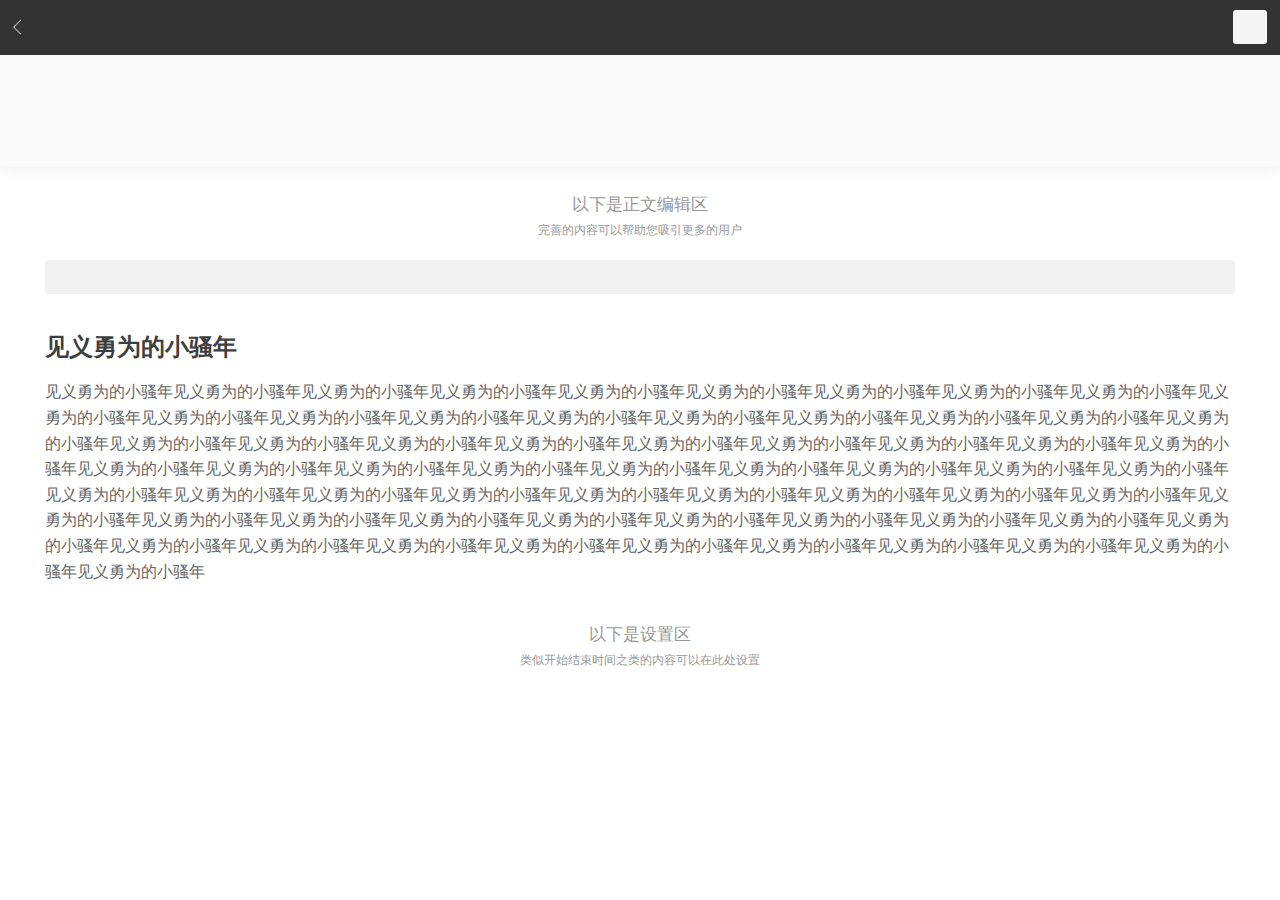
==== editer/activity/index.html @ 7e7cef73 "Start" ====
<!DOCTYPE html>
<html>
<head>
    <meta charset="UTF-8">
    <title>外媒报道《守望先锋》收录中国见义勇为大学生：缅怀英雄</title>
    <meta name="viewport" content="width=device-width,initial-scale=1,user-scalable=0">
    <link rel="stylesheet" href="../../userPage/css/tabsBasic.css">
    <link rel="stylesheet" href="../../userPage/css/index.css">
    <link rel="stylesheet" href="css/activity.css">
    <link rel="stylesheet" href="../../userPage/css/functionModule.css">
    <link rel="stylesheet" href="../../userPage/css/pageModule.css">
</head>
<body>
<div class="head">
    <div class="img"></div>
    <div class="leftBtn"></div>
</div>
<div class="viewPage" style="display: none">
    <!--<div class="infoBox"></div>-->
</div>
<div class="editPage">
    <div class="artlist" id="ul1">
    </div>
    <div class="mainBody">
        <div class="explanationZone">
            <p class="title">以下是正文编辑区</p>
            <p class="note">完善的内容可以帮助您吸引更多的用户</p>
        </div>
        <div class="toolBox toolBoxInline">
            <div class="toolBar"></div>
        </div>
        <div class="toolBox toolBoxFixed">
            <div class="toolBar"></div>
        </div>
        <div class="mainBodyEditZone" id="editZone1" placeholder="恭喜您，删除了所有的东西，请告诉我们您是怎么做到的">
            <p class="textBig">见义勇为的小骚年</p>
            <p>见义勇为的小骚年见义勇为的小骚年见义勇为的小骚年见义勇为的小骚年见义勇为的小骚年见义勇为的小骚年见义勇为的小骚年见义勇为的小骚年见义勇为的小骚年见义勇为的小骚年见义勇为的小骚年见义勇为的小骚年见义勇为的小骚年见义勇为的小骚年见义勇为的小骚年见义勇为的小骚年见义勇为的小骚年见义勇为的小骚年见义勇为的小骚年见义勇为的小骚年见义勇为的小骚年见义勇为的小骚年见义勇为的小骚年见义勇为的小骚年见义勇为的小骚年见义勇为的小骚年见义勇为的小骚年见义勇为的小骚年见义勇为的小骚年见义勇为的小骚年见义勇为的小骚年见义勇为的小骚年见义勇为的小骚年见义勇为的小骚年见义勇为的小骚年见义勇为的小骚年见义勇为的小骚年见义勇为的小骚年见义勇为的小骚年见义勇为的小骚年见义勇为的小骚年见义勇为的小骚年见义勇为的小骚年见义勇为的小骚年见义勇为的小骚年见义勇为的小骚年见义勇为的小骚年见义勇为的小骚年见义勇为的小骚年见义勇为的小骚年见义勇为的小骚年见义勇为的小骚年见义勇为的小骚年见义勇为的小骚年见义勇为的小骚年见义勇为的小骚年见义勇为的小骚年见义勇为的小骚年见义勇为的小骚年见义勇为的小骚年见义勇为的小骚年见义勇为的小骚年见义勇为的小骚年见义勇为的小骚年见义勇为的小骚年见义勇为的小骚年</p>

        </div>
        <div class="addBarBottom" style="display: none"></div>
    </div>
    <div class="explanationZone">
        <p class="title">以下是设置区</p>
        <p class="note">类似开始结束时间之类的内容可以在此处设置</p>
    </div>
    <div class="infoBox"></div>
    <div style="position: absolute;width: 50%;right: 0;bottom: 0;height: 200px;overflow-y: scroll;overflow-x: hidden"
         id="logBox"></div>
</div>


<script src="../../webapp/js/tools/jquery-3.0.0.js"></script>
<script src="../../userPage/js/functionModule.js"></script>
<script src="../../userPage/js/pageModule.js"></script>
<script src="../../userPage/js/tabsBasic.js"></script>
<script src="js/activity.js"></script>

</body>
</html>
---- userPage/css/tabsBasic.css ----
body, p, button {
    border: 0;
    margin: 0;
    padding: 0;
    font-family: Helvetica Neue, Helvetica, Arial, Microsoft YaHei, sans-serif;
    text-rendering: optimizeLegibility
}

.head {
    position: absolute;
    top: 0;
    width: 100%;
    height: 55px;
    background-color: #333333;
    color: #333333;
    z-index: 1000;
}

.head .img {
    position: absolute;
    right: 0;
    margin: 10px 13px;
    width: 34px;
    height: 34px;
    border-radius: 3px;
    background-color: whitesmoke;
}

.head .leftBtn {
    position: absolute;
    left: 0;
    margin: 10px 13px;
    width: 34px;
    height: 34px;
    background-image: url("tabBasicImg/left.png");
    background-size: cover;
}

.head .switchBox {
    margin: auto;
    height: 34px;
    max-width: 50%;
    color: inherit;
    background-color: inherit;
}

.head .switchBox .switchBar {
    position: relative;
    margin: auto;
    height: 27px;
    width: 110px;
    margin-top: 13px;
    color: inherit;
    background-color: inherit;
}

.head .switchBox .switchBtnShadow {
    position: absolute;
    width: 106px;
    height: 30px;
    border-radius: 20px;
    background-color: rgba(0, 0, 0, 0);
    border-style: solid;
    border: 2px solid rgba(0, 0, 0, 0.8);
    /*border: 2px solid rgba(255, 255, 255, 0.5);*/
}

.head .switchBox .switchBtnLine {
    position: absolute;
    width: 2px;
    height: 25px;
    background-color: rgba(255, 255, 255, 1);
    left: 54px;
    top: 1px;
    z-index: 10;
}

.head .switchBox .switchBar button {
    height: 27px;
    width: 55px;
    background-color: inherit;
    color: white;
    font-size: 13px;
    border-color: white;
    border: 1px;
    border-style: solid;
    line-height: 27px;
    /*margin-left: -1px;*/
}

.head .switchBox .switchBar .left {
    border-radius: 3px 0 0 3px;
    padding-left: 3px;
    /*transform: skew(0deg, 3deg);*/
    /*transform-origin: 55px 0;*/

}

.head .switchBox .switchBar .center {
}

.head .switchBox .switchBar .right {
    border-radius: 0 3px 3px 0;
    padding-right: 3px;
    /*transform: skew(0deg, -3deg);*/
    /*transform-origin: 0;*/
    top: -2px;
}

.head .switchBox .switchBar .sel {
    background-color: white;
    color: inherit;
    /*height: 27px;*/
    /*transform: skew(0deg, 0deg);*/
    border: 1;
    border-color: white;
}
---- userPage/css/index.css ----
body, p, button {
    border: 0;
    margin: 0;
    padding: 0;
    font-family: Helvetica Neue, Helvetica, Arial, Microsoft YaHei, sans-serif;
    text-rendering: optimizeLegibility
}

.viewPage .artTitle {
    position: relative;
    width: 93%;
    min-height: 97px;
    left: 3.5%;
}

.artTitle .userImg {
    position: absolute;
    width: 55px;
    height: 55px;
    margin: 21px 13px;
    margin-left: 0;
    background-size: cover;
    background-color: #666666;
    border-radius: 3px;
}

.artTitle .title {
    position: absolute;
    left: 68px;
    right: 0;
    font-size: 18px;
    top: 21px;
    line-height: 20px;
}

.artTitle .title2 {
    position: absolute;
    left: 68px;
    right: 0;
    font-size: 12px;
    bottom: 22px;
    color: #999999;
}

.editPage {
    margin-top: 55px;
    overflow: hidden;
    width: 100%;
    position: absolute;
}

.editPage .artlist {
    width: 100%;
    height: 112px;
    background-color: #FAFAFA;
    box-shadow: 0 1px 15px rgba(0, 0, 0, 0.08);
}
---- editer/activity/css/activity.css ----
.viewPage{
    position: relative;
    top: 55px;
}
---- userPage/css/functionModule.css ----
body, p, button {
    border: 0;
    margin: 0;
    padding: 0;
    font-family: Helvetica Neue, Helvetica, Arial, Microsoft YaHei, sans-serif;
    text-rendering: optimizeLegibility;
    outline: none;
}

.functionModule {
    position: relative;
    width: 93%;
    left: 3.5%;
    min-height: 10px;
}

.functionModule .splitLine {
    width: 100%;
    height: 1px;
    background-color: #F2F2F2;
}

.timeModule {
    width: 100%;
    height: 78px;
    margin-bottom: 21px;
}

.timeModule .timeLine {
    position: absolute;
    top: 32px;
    width: 100%;
    height: 1px;
    background-color: #999999;
}

.timeModule .timeBox {
    position: absolute;
    top: 21px;
    width: 78px;
    height: 50px;
}

.timeModule .timeBox .BtnBlock {
    /*position: absolute;*/
    top: 0;
    background-color: #999999;
    color: white !important;
    border: 0;
    border-radius: 3px;
    padding: 2px 13px 1px 13px;
    font-size: 13px;
    line-height: 21px;
}

.timeModule .timeBox .now {
    background-color: #000;

}

.timeModule .timeBox .dateBlock {
    margin-top: 5px;
    color: #414344;
    font-size: 13px;
}

.timeModule .timeBox .timeBlock {
    margin-top: 0px;
    color: #414344;
    font-size: 13px;
}

.timeModule .left {
    left: 0;
    text-align: left;

}

.timeModule .center {
    text-align: center;
    margin-left: auto;
    margin-right: auto;

}

.timeModule .right {
    right: 0;
    text-align: right;

}

/*参与人数辨识模块*/

.populationModule {
    width: 100%;
    height: 90px;
    text-align: center;
    margin-bottom: 21px;
}

.populationModule .title {
    margin-top: 21px;
    font-size: 18px;
    color: #cccccc;
    background-color: rgba(0, 0, 0, 0) !important;
}

.populationModule .note {
    margin-top: 0px;
    font-size: 13px;
    color: #0E2D5F;
}

.populationModule .dataBox {
    position: absolute;
    top: 70px;
    height: 13px;
    width: 100%;
    background-color: #cccccc;
    border-radius: 3px;
}

.populationModule .dataBox .data {
    position: absolute;
    left: 0;
    height: 13px;
    width: 50%;
    border-radius: 3px 0 0 3px;
}

.populationModule .dataBox .level1 {
    background-color: #b3b3b3;
}

.populationModule .dataBox .level2 {
    background-color: #666666;
}

.mainBody {
    width: 100%;
}

.explanationZone {
    width: 93%;
    margin: 0 auto;
    text-align: center;
    /*border-bottom: solid 1px #989898;*/
    /*border-radius: 3px;*/

}

.explanationZone .title {
    color: #989898;
    font-size: 17px;
    line-height: 34px;
    margin-top: 21px;
}

.explanationZone .note {
    color: #989898;
    font-size: 12px;
    margin-bottom: 21px;
}

/*.explanationZone .splitLine {*/
/*width: 100%;*/
/*height: 1px;*/
/*background-color: #F2F2F2;*/
/*}*/

[contenteditable=true]:empty:before {
    content: attr(placeholder);
    display: block; /* For Firefox */
}

.mainBodyEditZone {
    margin-left: 3.5%;
    width: 93%;
    font-size: 17px;
    color: #666666;
    /*padding: 13px 0;*/
    outline: none;
    /*margin-bottom: -81px;*/
}

.mainBodyEditZone div {
    padding-top: 13px;
    font-size: 17px;
    color: #666666;
}

.mainBodyEditZone p {
    padding: 13px 0;
    line-height: 1.6;
    font-size: 16px;
    color: #666666;
}

.mainBodyEditZone .textBig {
    padding-top: 13px;
    padding-bottom: 0;
    font-size: 24px;
    color: #3e3e3e;
    font-weight: bolder;
}

.mainBodyEditZone .textLit {
    padding-top: 13px;
    padding-bottom: 0;
    font-size: 24px;
    color: #999999;
    font-weight: normal;
}

.activePart {
    /*animation: activePartShow 0.3s;*/
    /*!*margin-top: 68px !important;*!*/
    /*!*margin-bottom: 34px !important;*!*/
}

@keyframes activePartShow {
    0% {
        margin-top: 0;
        margin-bottom: 0;
    }
    100% {
        margin-top: 68px;
        margin-bottom: 34px;
    }
}

.addPartActive {
    /*animation: addPartShow 0.3s;*/
    margin-bottom: 100px !important;
}

/*@keyframes addPartShow {*/
/*0% {*/
/*!*margin-bottom: 0;*!*/
/*}*/
/*100% {*/
/*margin-bottom: 100px;*/
/*}*/
/*}*/

.focustest {
    border: none;
    width: 1%;
    background-color: white;
    height: 1px;
    padding: 0;
}

/*.toolBox {*/
/*position: absolute;*/
/*width: 93%;*/
/*left: 3.5%;*/
/*height: 55px;*/
/*background-color: white;*/
/*}*/

.toolBox {
    margin: 0 auto;
    width: 93%;
    height: 34px;
    background-color: #F2F2F2;
    border-radius: 3px;
}

.toolBoxInline {
    position: relative;
    margin-bottom: 21px;
}

.toolBoxFixed {
    position: fixed;
    display: none;
    left: 3.5%;
    top: 13px;
    z-index: 999;
    transform: translate3d(0, 0, 0);
    opacity: 0.99999;
    -webkit-backface-visibility: hidden;
}

.toolBox .splitLine {
    width: 100%;
    height: 1px;
    background-color: #F2F2F2;
}

.toolBox .toolBar {
    width: 100%;
    height: 53px;
    white-space: nowrap;
    overflow-x: scroll;
    overflow-y: hidden;
}

.toolBar .tool {
    margin-right: 5px;
    float: left;
    height: 34px;
    background: none;
    display: none;
}

.toolBar .tool:active {
    background-color: #f2f2f2;
    /*border-radius: 3px;*/
}

.toolBar .tool .toolPic {
    float: left;
    height: 22px;
    width: 22px;
    margin: 6px 5px;
    /*border-radius: 3px;*/
    background-size: cover;
}

.toolBar .tool .toolPicWide {
    width: 34px;
}

.toolBar .tool .toolName {
    float: left;
    line-height: 55px;
    font-size: 17px;
    color: #989898;
}

.addBtnLine {
    position: absolute;
    width: 100%;
    height: 1px;
    /*background-color: #F2F2F2;*/
}

.addBtnLine .line {
    position: absolute;
    width: 13px;
    height: 1px;
    right: 3.5%;
    background-color: #989898;
    box-shadow: 0 0 20px #989898;
}

.addBar {
    position: absolute;
    white-space: nowrap;
    overflow-x: hidden;
    overflow-y: hidden;
    height: 88px;
    width: 100%;
    left: 100%;
    background-color: rgba(0, 0, 0, 0);
    color: #3e3e3e;
    /*box-shadow: 0 0 6px rgba(0, 0, 0, 0.1) inset;*/
    z-index: 9;
    display: none;
}

.addBtnLine .addBarActive {
    display: block;
    animation: showFromLeft 0.2s;
    left: 0;
    overflow-x: scroll;
}

@keyframes showFromLeft {
    0% {
        left: 100%;
    }
    100% {
        left: 0;
    }
}

.addBar button:first-child {
    margin-left: 3%;
}

.addBar button {
    height: 88px;
    width: 88px;
    background-color: #3e3e3e;
    color: white;
    z-index: 1;
}

.addBar button:active {
    background-color: white;
    color: inherit;
}

.addBar button p {
    font-size: 17px;
    color: inherit;
    font-weight: 100;
}

.addActive {
    /*animation: addPartShow 0.1s;*/
    height: 88px;
    /*box-shadow: 0 0 6px rgba(0, 0, 0, 0.1) inset;*/
    background-color: white;
}

@keyframes addPartShow {
    0% {
        height: 1px;
        box-shadow: 0 0 6px rgba(0, 0, 0, 0) inset;
    }
    100% {
        height: 88px;
        box-shadow: 0 0 6px rgba(0, 0, 0, 0.1) inset;
    }
}

.addBtnLine .addBtn {
    position: absolute;
    width: 13px;
    height: 13px;
    background-color: #989898;
    transform: rotate(45deg);
    top: -6px;
    right: 3.5%;
    box-shadow: 0 0 20px #989898;
    color: white;
    background-image: url("../../userPage/css/toolBarImg/addBtn.png");
    background-size: cover;
    z-index: 10;
}

.addBtnLine .btnZone {
    position: absolute;
    width: 150px;
    height: 34px;
    right: 0;
    top: -22px;
    z-index: 11;
}

.addBtnLine .addBtnClose {
    animation: turnLeft45 0.3s;
    transform: rotate(90deg);
}

@keyframes turnLeft45 {
    0% {
        transform: rotate(45deg);
    }
    100% {
        transform: rotate(90deg);
    }
}

.addBtnLine .addBtnRe {
    animation: turnRight45 0.2s;
    transform: rotate(45deg);
}

@keyframes turnRight45 {
    0% {
        transform: rotate(90deg);
    }
    100% {
        transform: rotate(45deg);
    }
}

.addBarBottom {
    position: relative;
    white-space: nowrap;
    overflow-y: hidden;
    height: 88px;
    width: 100%;
    background-color: rgba(0, 0, 0, 0);
    color: #3e3e3e;
    box-shadow: 0 0 6px rgba(0, 0, 0, 0.1) inset;
    z-index: 9;
    overflow-x: scroll;
}

.addBarBottom button:first-child {
    margin-left: 3%;
}

.addBarBottom button {
    height: 88px;
    width: 88px;
    background-color: #3e3e3e;
    color: white;
    z-index: 1;
}

.addBarBottom button:active {
    background-color: white;
    color: inherit;
}

.addBarBottom button p {
    font-size: 17px;
    color: inherit;
    font-weight: 100;
}
---- userPage/css/pageModule.css ----
.artlist .li {
    height: 112px;
    list-style-type: none;
    width: 100%;
    display: block;
    position: relative;
    z-index: 1;
}

.artlist .li .pic {
    background-size: cover;
    width: 120px;
    height: 90px;
    border-radius: 1px;
    left: 11px;
    top: 11px;
    background-color: #0d3349;
    border-radius: 3px;
    position: absolute;
}

.artlist .li .newpic {
    background-size: cover;
    width: 120px;
    height: 90px;
    border-radius: 1px;
    left: 11px;
    top: 11px;
    position: absolute;
    background-color: #ffffff;
}

.artlist .li .textbox {
    left: 142px;
    right: 11px;
    top: 11px;
    position: absolute;
    height: 90px;
}

.artlist .li .textbox .tittle {
    font-size: 17px;
    color: #666666;
    line-height: 1.2;
    text-align: left;
}

.artlist .li .textbox .inputTittle {
    font-size: 17px;
    color: #666666;
    line-height: 1.2;
    text-align: left;
    background-color: rgba(0, 0, 0, 0);
    border: hidden;
    width: 100%;
    resize: none;
}

.artlist .li .textbox .note {
    font-size: 12px;
    color: #999999;
    text-align: left;
    line-height: 12px;
    margin-top: 13px;
}

.artlist .li .bottomline {
    position: absolute;
    left: 11px;
    right: 11px;
    height: 1px;
    top: 111px;
    background-color: #d5d5d5
}
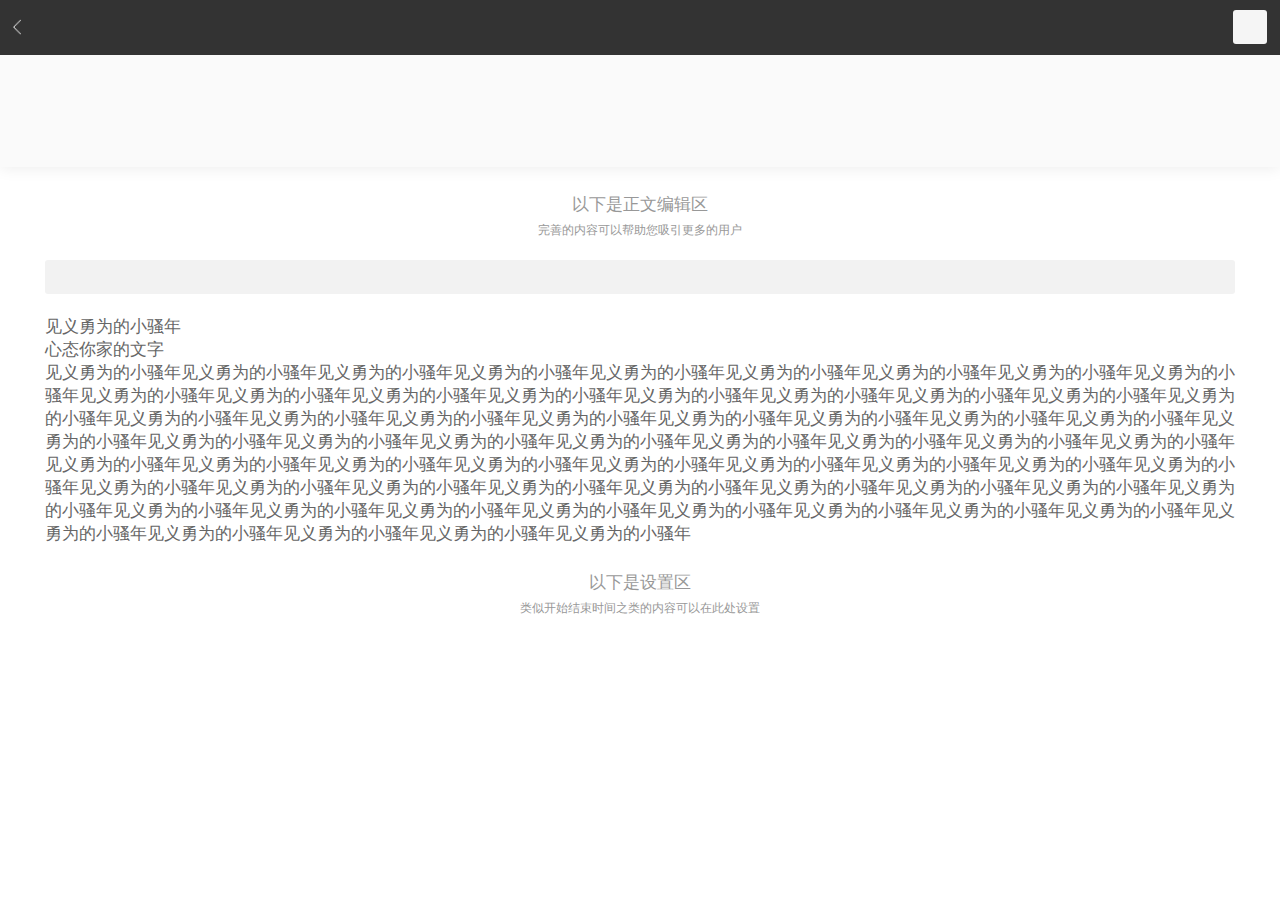
==== commit 55ee1c15: "editer and userPage" ====
--- a/editer/activity/index.html
+++ b/editer/activity/index.html
@@ -33,9 +33,9 @@
             <div class="toolBar"></div>
         </div>
         <div class="mainBodyEditZone" id="editZone1" placeholder="恭喜您，删除了所有的东西，请告诉我们您是怎么做到的">
-            <p class="textBig">见义勇为的小骚年</p>
-            <p>见义勇为的小骚年见义勇为的小骚年见义勇为的小骚年见义勇为的小骚年见义勇为的小骚年见义勇为的小骚年见义勇为的小骚年见义勇为的小骚年见义勇为的小骚年见义勇为的小骚年见义勇为的小骚年见义勇为的小骚年见义勇为的小骚年见义勇为的小骚年见义勇为的小骚年见义勇为的小骚年见义勇为的小骚年见义勇为的小骚年见义勇为的小骚年见义勇为的小骚年见义勇为的小骚年见义勇为的小骚年见义勇为的小骚年见义勇为的小骚年见义勇为的小骚年见义勇为的小骚年见义勇为的小骚年见义勇为的小骚年见义勇为的小骚年见义勇为的小骚年见义勇为的小骚年见义勇为的小骚年见义勇为的小骚年见义勇为的小骚年见义勇为的小骚年见义勇为的小骚年见义勇为的小骚年见义勇为的小骚年见义勇为的小骚年见义勇为的小骚年见义勇为的小骚年见义勇为的小骚年见义勇为的小骚年见义勇为的小骚年见义勇为的小骚年见义勇为的小骚年见义勇为的小骚年见义勇为的小骚年见义勇为的小骚年见义勇为的小骚年见义勇为的小骚年见义勇为的小骚年见义勇为的小骚年见义勇为的小骚年见义勇为的小骚年见义勇为的小骚年见义勇为的小骚年见义勇为的小骚年见义勇为的小骚年见义勇为的小骚年见义勇为的小骚年见义勇为的小骚年见义勇为的小骚年见义勇为的小骚年见义勇为的小骚年见义勇为的小骚年</p>
-
+            <ul><li>见义勇为的小骚年</li></ul>
+            <ul><li>心态你家的文字</li></ul>
+            <ul><li>见义勇为的小骚年见义勇为的小骚年见义勇为的小骚年见义勇为的小骚年见义勇为的小骚年见义勇为的小骚年见义勇为的小骚年见义勇为的小骚年见义勇为的小骚年见义勇为的小骚年见义勇为的小骚年见义勇为的小骚年见义勇为的小骚年见义勇为的小骚年见义勇为的小骚年见义勇为的小骚年见义勇为的小骚年见义勇为的小骚年见义勇为的小骚年见义勇为的小骚年见义勇为的小骚年见义勇为的小骚年见义勇为的小骚年见义勇为的小骚年见义勇为的小骚年见义勇为的小骚年见义勇为的小骚年见义勇为的小骚年见义勇为的小骚年见义勇为的小骚年见义勇为的小骚年见义勇为的小骚年见义勇为的小骚年见义勇为的小骚年见义勇为的小骚年见义勇为的小骚年见义勇为的小骚年见义勇为的小骚年见义勇为的小骚年见义勇为的小骚年见义勇为的小骚年见义勇为的小骚年见义勇为的小骚年见义勇为的小骚年见义勇为的小骚年见义勇为的小骚年见义勇为的小骚年见义勇为的小骚年见义勇为的小骚年见义勇为的小骚年见义勇为的小骚年见义勇为的小骚年见义勇为的小骚年见义勇为的小骚年见义勇为的小骚年见义勇为的小骚年见义勇为的小骚年见义勇为的小骚年见义勇为的小骚年见义勇为的小骚年见义勇为的小骚年见义勇为的小骚年见义勇为的小骚年见义勇为的小骚年见义勇为的小骚年见义勇为的小骚年</li></ul>
         </div>
         <div class="addBarBottom" style="display: none"></div>
     </div>
@@ -47,13 +47,11 @@
     <div style="position: absolute;width: 50%;right: 0;bottom: 0;height: 200px;overflow-y: scroll;overflow-x: hidden"
          id="logBox"></div>
 </div>
-
-
 <script src="../../webapp/js/tools/jquery-3.0.0.js"></script>
 <script src="../../userPage/js/functionModule.js"></script>
 <script src="../../userPage/js/pageModule.js"></script>
 <script src="../../userPage/js/tabsBasic.js"></script>
+<script src="../../userPage/js/HEAPOTtextediter.js"></script>
 <script src="js/activity.js"></script>
-
 </body>
 </html>--- a/userPage/css/functionModule.css
+++ b/userPage/css/functionModule.css
@@ -145,9 +145,6 @@
     width: 93%;
     margin: 0 auto;
     text-align: center;
-    /*border-bottom: solid 1px #989898;*/
-    /*border-radius: 3px;*/
-
 }
 
 .explanationZone .title {
@@ -163,12 +160,6 @@
     margin-bottom: 21px;
 }
 
-/*.explanationZone .splitLine {*/
-/*width: 100%;*/
-/*height: 1px;*/
-/*background-color: #F2F2F2;*/
-/*}*/
-
 [contenteditable=true]:empty:before {
     content: attr(placeholder);
     display: block; /* For Firefox */
@@ -179,9 +170,7 @@
     width: 93%;
     font-size: 17px;
     color: #666666;
-    /*padding: 13px 0;*/
     outline: none;
-    /*margin-bottom: -81px;*/
 }
 
 .mainBodyEditZone div {
@@ -196,7 +185,30 @@
     font-size: 16px;
     color: #666666;
 }
-
+/*序列号样式控制*/
+.mainBodyEditZone ul,.mainBodyEditZone ol,.mainBodyEditZone li{
+    list-style:none;
+    padding:0;
+    margin:0;
+}
+.mainBodyEditZone ul li.textlist{
+    list-style-type: disc;
+    list-style-position:inside;
+}
+.mainBodyEditZone ol li.textnumList{
+    list-style-type: lower-roman;
+    list-style-position:inside;
+}
+.mainBodyEditZone ul li.textnumList:before{
+    content:"1 ";
+}
+/*采用内容生成的方式实现列表序号*/
+/*.mainBodyEditZone .textnumList:before{
+    content:"1";
+}
+.mainBodyEditZone .textlist:before{
+    content:".";
+}*/
 .mainBodyEditZone .textBig {
     padding-top: 13px;
     padding-bottom: 0;
@@ -204,7 +216,10 @@
     color: #3e3e3e;
     font-weight: bolder;
 }
-
+.mainBodyEditZone .textBig.textindent{
+    text-indent: 48px;
+    font-weight: bolder;
+}
 .mainBodyEditZone .textLit {
     padding-top: 13px;
     padding-bottom: 0;
@@ -212,6 +227,23 @@
     color: #999999;
     font-weight: normal;
 }
+.mainBodyEditZone .textLit.textindent{
+    text-indent: 48px;
+    font-weight: normal;
+}
+.mainBodyEditZone .textindent{
+    text-indent: 32px;
+    font-weight: normal;
+}
+.mainBodyEditZone .textcenter{
+    text-align:center;
+}
+.mainBodyEditZone .textright{
+    text-align:right;
+}
+.mainBodyEditZone .textleft{
+    text-align:left;
+}
 
 .activePart {
     /*animation: activePartShow 0.3s;*/
@@ -234,15 +266,6 @@
     /*animation: addPartShow 0.3s;*/
     margin-bottom: 100px !important;
 }
-
-/*@keyframes addPartShow {*/
-/*0% {*/
-/*!*margin-bottom: 0;*!*/
-/*}*/
-/*100% {*/
-/*margin-bottom: 100px;*/
-/*}*/
-/*}*/
 
 .focustest {
     border: none;
@@ -251,14 +274,6 @@
     height: 1px;
     padding: 0;
 }
-
-/*.toolBox {*/
-/*position: absolute;*/
-/*width: 93%;*/
-/*left: 3.5%;*/
-/*height: 55px;*/
-/*background-color: white;*/
-/*}*/
 
 .toolBox {
     margin: 0 auto;
@@ -316,7 +331,6 @@
     height: 22px;
     width: 22px;
     margin: 6px 5px;
-    /*border-radius: 3px;*/
     background-size: cover;
 }
 
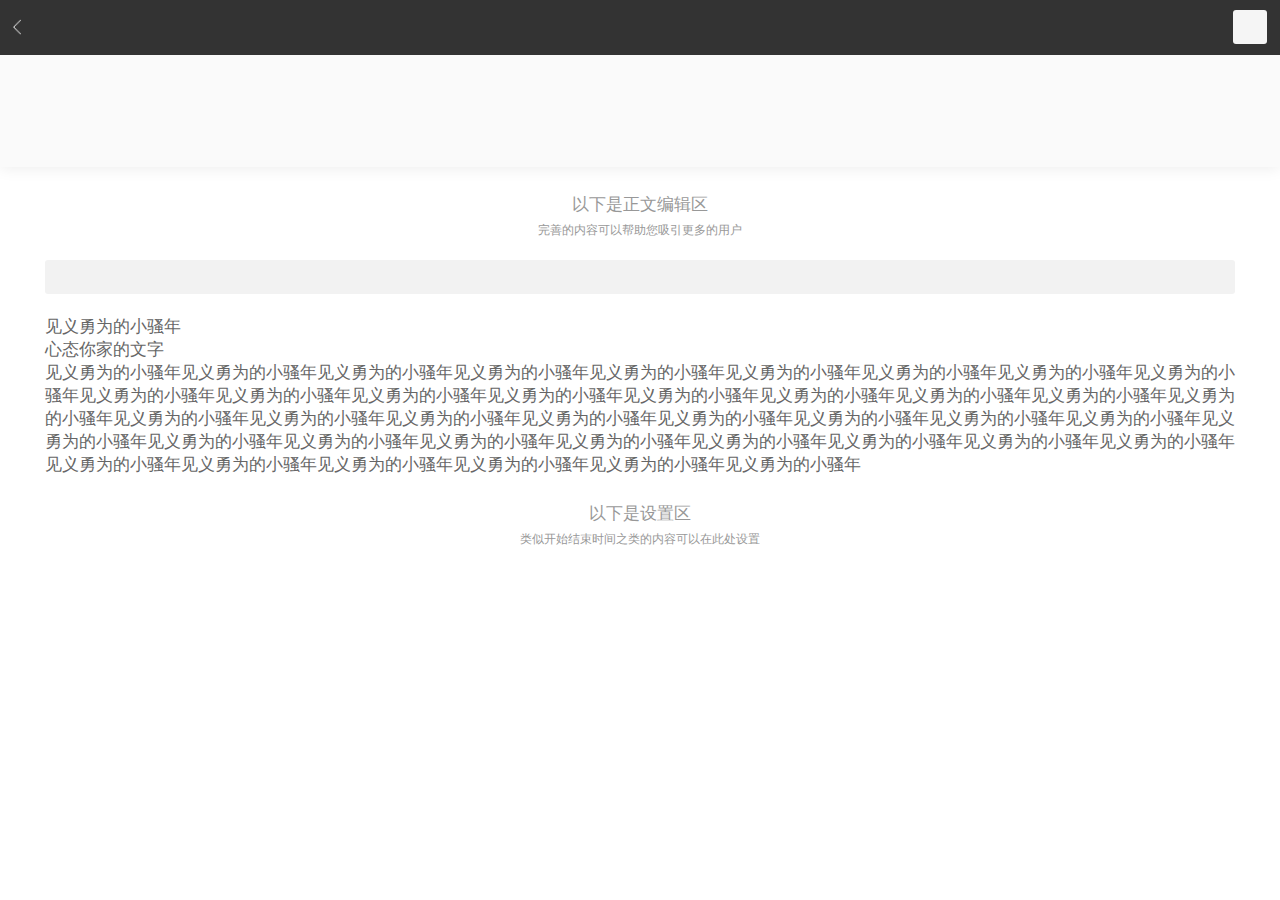
==== commit 1e010f10: "update" ====
--- a/editer/activity/index.html
+++ b/editer/activity/index.html
@@ -33,9 +33,11 @@
             <div class="toolBar"></div>
         </div>
         <div class="mainBodyEditZone" id="editZone1" placeholder="恭喜您，删除了所有的东西，请告诉我们您是怎么做到的">
-            <ul><li>见义勇为的小骚年</li></ul>
-            <ul><li>心态你家的文字</li></ul>
-            <ul><li>见义勇为的小骚年见义勇为的小骚年见义勇为的小骚年见义勇为的小骚年见义勇为的小骚年见义勇为的小骚年见义勇为的小骚年见义勇为的小骚年见义勇为的小骚年见义勇为的小骚年见义勇为的小骚年见义勇为的小骚年见义勇为的小骚年见义勇为的小骚年见义勇为的小骚年见义勇为的小骚年见义勇为的小骚年见义勇为的小骚年见义勇为的小骚年见义勇为的小骚年见义勇为的小骚年见义勇为的小骚年见义勇为的小骚年见义勇为的小骚年见义勇为的小骚年见义勇为的小骚年见义勇为的小骚年见义勇为的小骚年见义勇为的小骚年见义勇为的小骚年见义勇为的小骚年见义勇为的小骚年见义勇为的小骚年见义勇为的小骚年见义勇为的小骚年见义勇为的小骚年见义勇为的小骚年见义勇为的小骚年见义勇为的小骚年见义勇为的小骚年见义勇为的小骚年见义勇为的小骚年见义勇为的小骚年见义勇为的小骚年见义勇为的小骚年见义勇为的小骚年见义勇为的小骚年见义勇为的小骚年见义勇为的小骚年见义勇为的小骚年见义勇为的小骚年见义勇为的小骚年见义勇为的小骚年见义勇为的小骚年见义勇为的小骚年见义勇为的小骚年见义勇为的小骚年见义勇为的小骚年见义勇为的小骚年见义勇为的小骚年见义勇为的小骚年见义勇为的小骚年见义勇为的小骚年见义勇为的小骚年见义勇为的小骚年见义勇为的小骚年</li></ul>
+            <ul>
+                <li>见义勇为的小骚年</li>
+                <li>心态你家的文字</li>
+                <li>见义勇为的小骚年见义勇为的小骚年见义勇为的小骚年见义勇为的小骚年见义勇为的小骚年见义勇为的小骚年见义勇为的小骚年见义勇为的小骚年见义勇为的小骚年见义勇为的小骚年见义勇为的小骚年见义勇为的小骚年见义勇为的小骚年见义勇为的小骚年见义勇为的小骚年见义勇为的小骚年见义勇为的小骚年见义勇为的小骚年见义勇为的小骚年见义勇为的小骚年见义勇为的小骚年见义勇为的小骚年见义勇为的小骚年见义勇为的小骚年见义勇为的小骚年见义勇为的小骚年见义勇为的小骚年见义勇为的小骚年见义勇为的小骚年见义勇为的小骚年见义勇为的小骚年见义勇为的小骚年见义勇为的小骚年见义勇为的小骚年见义勇为的小骚年见义勇为的小骚年见义勇为的小骚年见义勇为的小骚年见义勇为的小骚年见义勇为的小骚年见义勇为的小骚年</li>
+            </ul>
         </div>
         <div class="addBarBottom" style="display: none"></div>
     </div>
--- a/userPage/css/functionModule.css
+++ b/userPage/css/functionModule.css
@@ -192,15 +192,22 @@
     margin:0;
 }
 .mainBodyEditZone ul li.textlist{
-    list-style-type: disc;
+    list-style-type: circle;
     list-style-position:inside;
 }
 .mainBodyEditZone ol li.textnumList{
     list-style-type: lower-roman;
     list-style-position:inside;
 }
+
+.mainBodyEditZone{
+    counter-reset:c1;
+}
+.mainBodyEditZone ul li.textnumList{
+    counter-increment:c1 1;
+}
 .mainBodyEditZone ul li.textnumList:before{
-    content:"1 ";
+    content:counter(c1)" ";
 }
 /*采用内容生成的方式实现列表序号*/
 /*.mainBodyEditZone .textnumList:before{
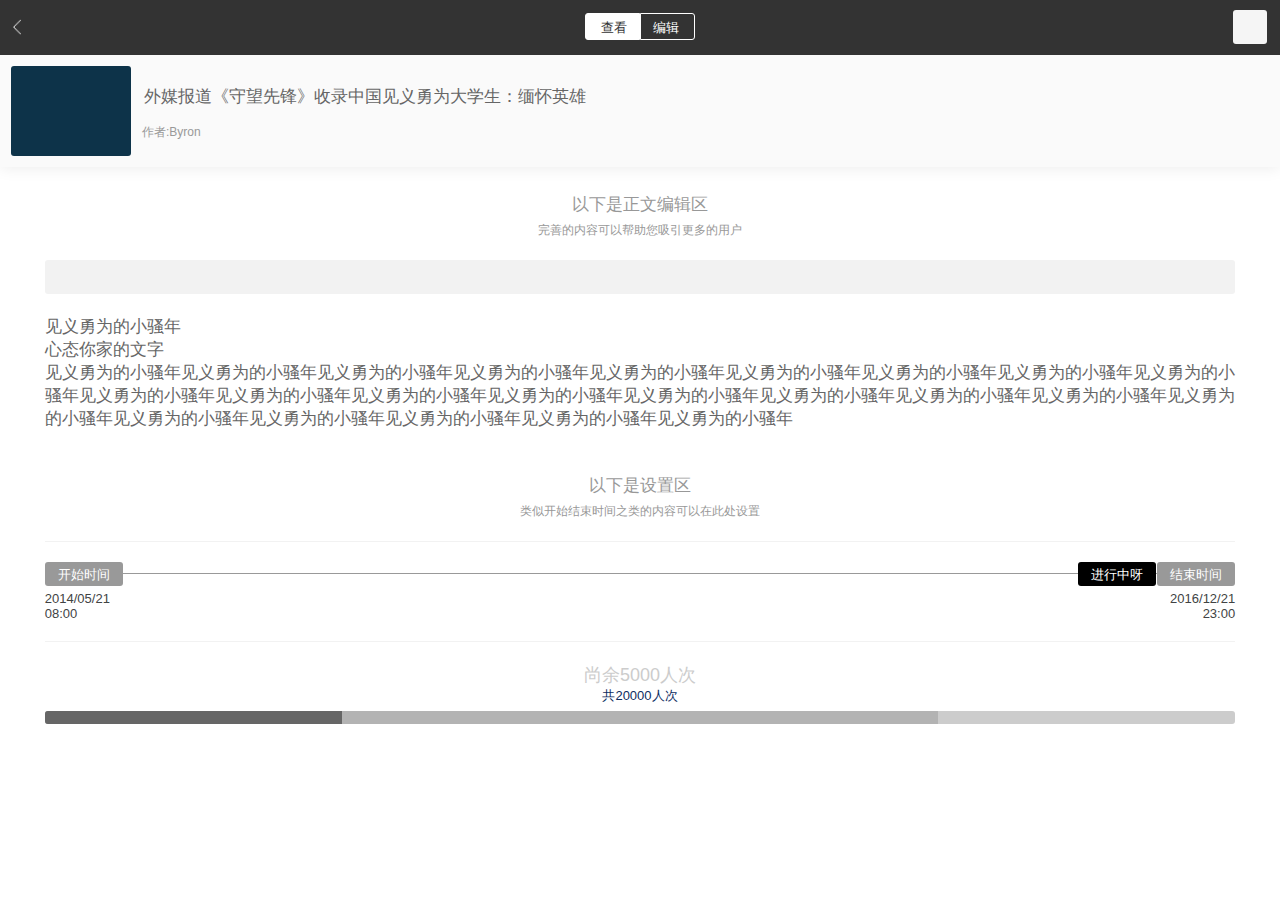
==== commit 97e4f1de: "jquery3.0js" ====
--- a/editer/activity/index.html
+++ b/editer/activity/index.html
@@ -36,7 +36,7 @@
             <ul>
                 <li>见义勇为的小骚年</li>
                 <li>心态你家的文字</li>
-                <li>见义勇为的小骚年见义勇为的小骚年见义勇为的小骚年见义勇为的小骚年见义勇为的小骚年见义勇为的小骚年见义勇为的小骚年见义勇为的小骚年见义勇为的小骚年见义勇为的小骚年见义勇为的小骚年见义勇为的小骚年见义勇为的小骚年见义勇为的小骚年见义勇为的小骚年见义勇为的小骚年见义勇为的小骚年见义勇为的小骚年见义勇为的小骚年见义勇为的小骚年见义勇为的小骚年见义勇为的小骚年见义勇为的小骚年见义勇为的小骚年见义勇为的小骚年见义勇为的小骚年见义勇为的小骚年见义勇为的小骚年见义勇为的小骚年见义勇为的小骚年见义勇为的小骚年见义勇为的小骚年见义勇为的小骚年见义勇为的小骚年见义勇为的小骚年见义勇为的小骚年见义勇为的小骚年见义勇为的小骚年见义勇为的小骚年见义勇为的小骚年见义勇为的小骚年</li>
+                <li>见义勇为的小骚年见义勇为的小骚年见义勇为的小骚年见义勇为的小骚年见义勇为的小骚年见义勇为的小骚年见义勇为的小骚年见义勇为的小骚年见义勇为的小骚年见义勇为的小骚年见义勇为的小骚年见义勇为的小骚年见义勇为的小骚年见义勇为的小骚年见义勇为的小骚年见义勇为的小骚年见义勇为的小骚年见义勇为的小骚年见义勇为的小骚年见义勇为的小骚年见义勇为的小骚年见义勇为的小骚年见义勇为的小骚年</li>
             </ul>
         </div>
         <div class="addBarBottom" style="display: none"></div>
@@ -49,7 +49,7 @@
     <div style="position: absolute;width: 50%;right: 0;bottom: 0;height: 200px;overflow-y: scroll;overflow-x: hidden"
          id="logBox"></div>
 </div>
-<script src="../../webapp/js/tools/jquery-3.0.0.js"></script>
+<script src="../../userPage/js/tool/jquery-3.0.0.js"></script>
 <script src="../../userPage/js/functionModule.js"></script>
 <script src="../../userPage/js/pageModule.js"></script>
 <script src="../../userPage/js/tabsBasic.js"></script>
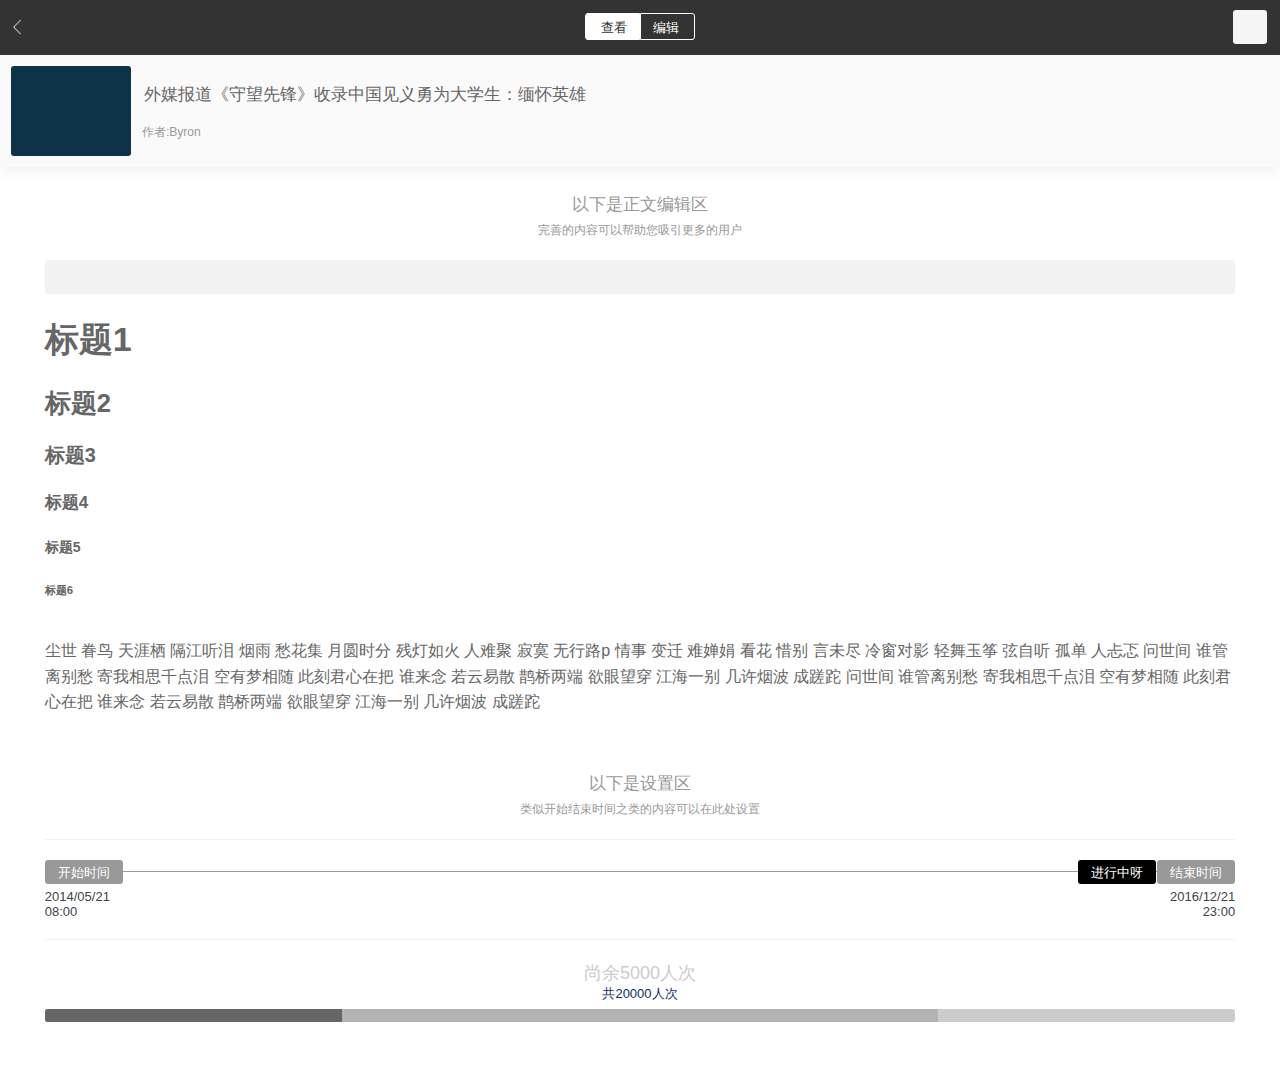
==== commit ca63c655: "P" ====
--- a/editer/activity/index.html
+++ b/editer/activity/index.html
@@ -33,11 +33,34 @@
             <div class="toolBar"></div>
         </div>
         <div class="mainBodyEditZone" id="editZone1" placeholder="恭喜您，删除了所有的东西，请告诉我们您是怎么做到的">
-            <ul>
-                <li>见义勇为的小骚年</li>
-                <li>心态你家的文字</li>
-                <li>见义勇为的小骚年见义勇为的小骚年见义勇为的小骚年见义勇为的小骚年见义勇为的小骚年见义勇为的小骚年见义勇为的小骚年见义勇为的小骚年见义勇为的小骚年见义勇为的小骚年见义勇为的小骚年见义勇为的小骚年见义勇为的小骚年见义勇为的小骚年见义勇为的小骚年见义勇为的小骚年见义勇为的小骚年见义勇为的小骚年见义勇为的小骚年见义勇为的小骚年见义勇为的小骚年见义勇为的小骚年见义勇为的小骚年</li>
-            </ul>
+            <h1>标题1</h1>
+            <h2>标题2</h2>
+            <h3>标题3</h3>
+            <h4>标题4</h4>
+            <h5>标题5</h5>
+            <h6>标题6</h6>
+            <p>尘世 眷鸟 天涯栖
+                隔江听泪 烟雨 愁花集
+                月圆时分 残灯如火
+                人难聚 寂寞 无行路p
+                情事 变迁 难婵娟
+                看花 惜别 言未尽
+                冷窗对影 轻舞玉筝
+                弦自听 孤单 人忐忑
+                问世间 谁管离别愁
+                寄我相思千点泪
+                空有梦相随
+                此刻君心在把 谁来念
+                若云易散 鹊桥两端 欲眼望穿
+                江海一别 几许烟波 成蹉跎
+
+                问世间 谁管离别愁
+                寄我相思千点泪
+                空有梦相随
+                此刻君心在把 谁来念
+                若云易散 鹊桥两端 欲眼望穿
+                江海一别 几许烟波 成蹉跎
+            </p>
         </div>
         <div class="addBarBottom" style="display: none"></div>
     </div>
@@ -47,7 +70,8 @@
     </div>
     <div class="infoBox"></div>
     <div style="position: absolute;width: 50%;right: 0;bottom: 0;height: 200px;overflow-y: scroll;overflow-x: hidden"
-         id="logBox"></div>
+         id="logBox">
+    </div>
 </div>
 <script src="../../userPage/js/tool/jquery-3.0.0.js"></script>
 <script src="../../userPage/js/functionModule.js"></script>
--- a/userPage/css/functionModule.css
+++ b/userPage/css/functionModule.css
@@ -191,16 +191,16 @@
     padding:0;
     margin:0;
 }
-.mainBodyEditZone ul li.textlist{
+/*,.mainBodyEditZone ul li .textlist和.mainBodyEditZone ol li .textnumList没有意义，p没有list-style-type*/
+.mainBodyEditZone>ul>li/*,.mainBodyEditZone ul li.textlist*/{
     list-style-type: circle;
     list-style-position:inside;
 }
-.mainBodyEditZone ol li.textnumList{
-    list-style-type: lower-roman;
+.mainBodyEditZone>ol>li/*,.mainBodyEditZone ol li.textnumList*/{
+    list-style-type: decimal;
     list-style-position:inside;
 }
-
-.mainBodyEditZone{
+/*.mainBodyEditZone{
     counter-reset:c1;
 }
 .mainBodyEditZone ul li.textnumList{
@@ -208,7 +208,7 @@
 }
 .mainBodyEditZone ul li.textnumList:before{
     content:counter(c1)" ";
-}
+}*/
 /*采用内容生成的方式实现列表序号*/
 /*.mainBodyEditZone .textnumList:before{
     content:"1";
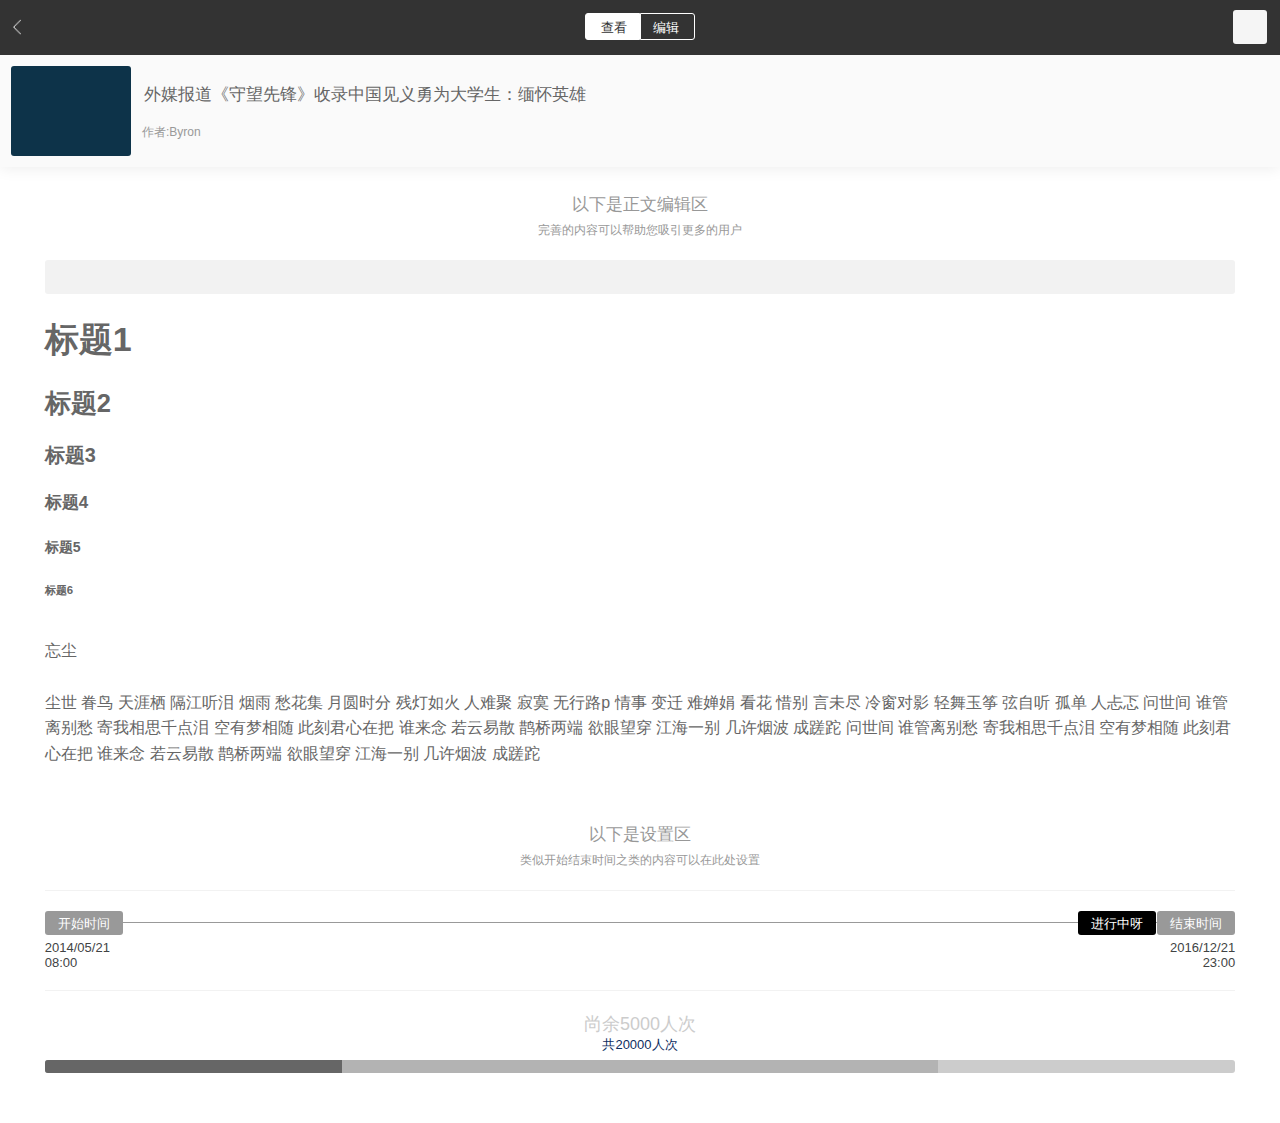
==== commit ebd14fde: "P" ====
--- a/editer/activity/index.html
+++ b/editer/activity/index.html
@@ -39,6 +39,7 @@
             <h4>标题4</h4>
             <h5>标题5</h5>
             <h6>标题6</h6>
+            <p>忘尘</p>
             <p>尘世 眷鸟 天涯栖
                 隔江听泪 烟雨 愁花集
                 月圆时分 残灯如火
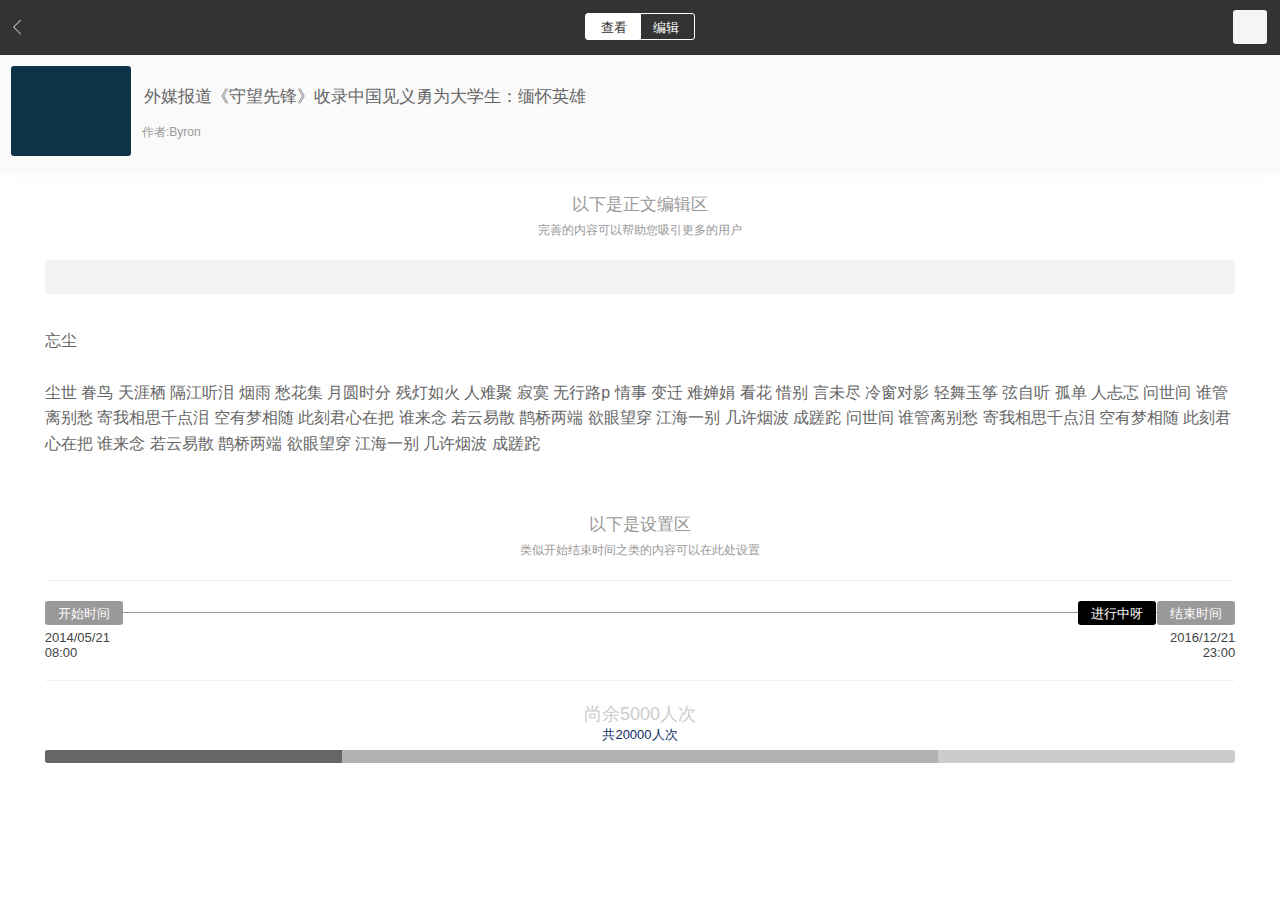
==== commit 8ac8f4fe: "Merge remote-tracking branch 'origin/master'" ====
--- a/editer/activity/index.html
+++ b/editer/activity/index.html
@@ -33,12 +33,6 @@
             <div class="toolBar"></div>
         </div>
         <div class="mainBodyEditZone" id="editZone1" placeholder="恭喜您，删除了所有的东西，请告诉我们您是怎么做到的">
-            <h1>标题1</h1>
-            <h2>标题2</h2>
-            <h3>标题3</h3>
-            <h4>标题4</h4>
-            <h5>标题5</h5>
-            <h6>标题6</h6>
             <p>忘尘</p>
             <p>尘世 眷鸟 天涯栖
                 隔江听泪 烟雨 愁花集
--- a/userPage/css/functionModule.css
+++ b/userPage/css/functionModule.css
@@ -345,18 +345,18 @@
     width: 34px;
 }
 
-.toolBar .tool .toolName {
-    float: left;
-    line-height: 55px;
-    font-size: 17px;
-    color: #989898;
+.toolBar .tool .toolName{
+    /*line-height: 55px;*/
+    font-size: 14px;
+    color: #03a9f4;
+    position: absolute;
+    top: -20px;
 }
 
 .addBtnLine {
     position: absolute;
     width: 100%;
     height: 1px;
-    /*background-color: #F2F2F2;*/
 }
 
 .addBtnLine .line {
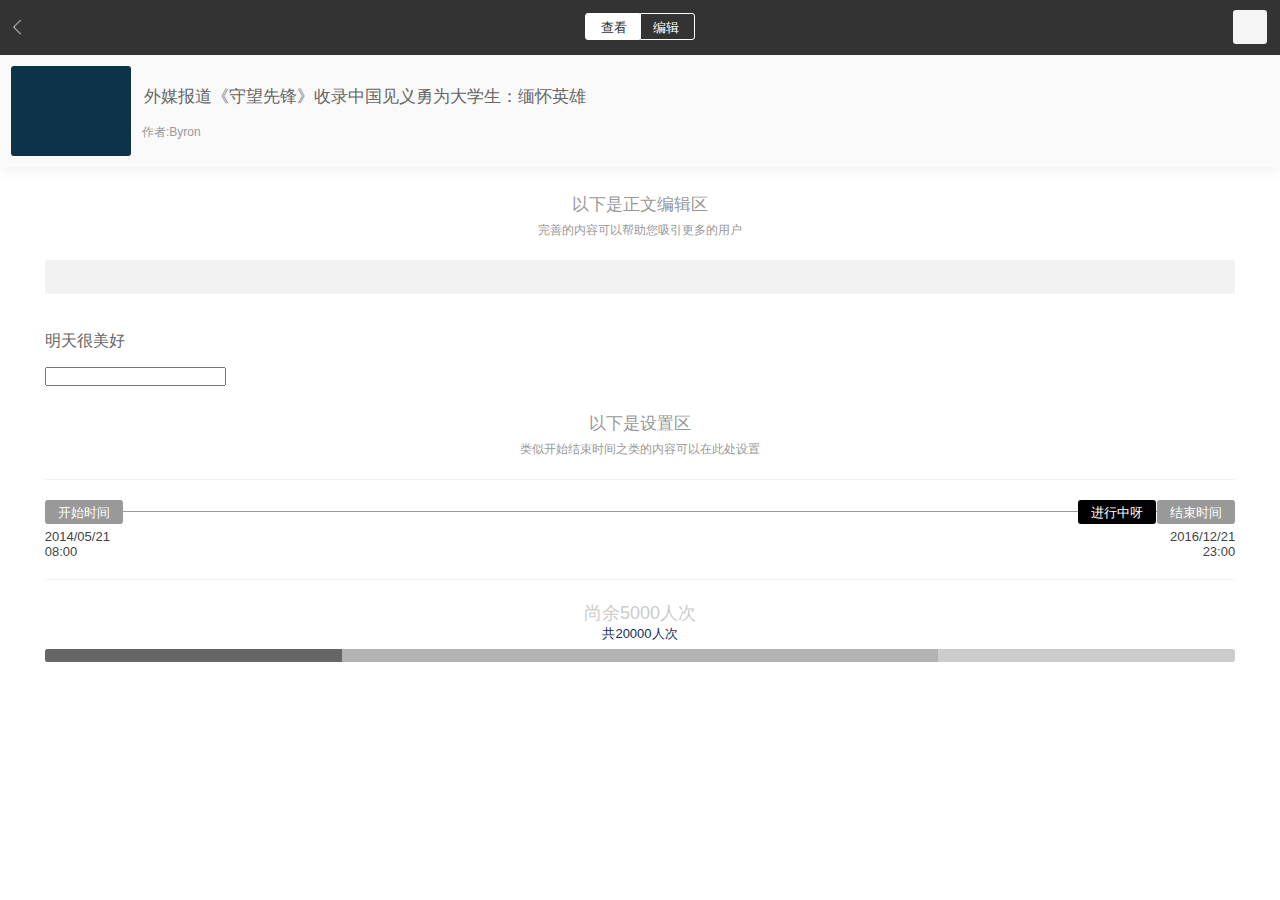
==== commit c6a43c25: "localStorage" ====
--- a/editer/activity/index.html
+++ b/editer/activity/index.html
@@ -33,29 +33,7 @@
             <div class="toolBar"></div>
         </div>
         <div class="mainBodyEditZone" id="editZone1" placeholder="恭喜您，删除了所有的东西，请告诉我们您是怎么做到的">
-            <p>忘尘</p>
-            <p>尘世 眷鸟 天涯栖
-                隔江听泪 烟雨 愁花集
-                月圆时分 残灯如火
-                人难聚 寂寞 无行路p
-                情事 变迁 难婵娟
-                看花 惜别 言未尽
-                冷窗对影 轻舞玉筝
-                弦自听 孤单 人忐忑
-                问世间 谁管离别愁
-                寄我相思千点泪
-                空有梦相随
-                此刻君心在把 谁来念
-                若云易散 鹊桥两端 欲眼望穿
-                江海一别 几许烟波 成蹉跎
-
-                问世间 谁管离别愁
-                寄我相思千点泪
-                空有梦相随
-                此刻君心在把 谁来念
-                若云易散 鹊桥两端 欲眼望穿
-                江海一别 几许烟波 成蹉跎
-            </p>
+            <p>明天很美好</p>
         </div>
         <div class="addBarBottom" style="display: none"></div>
     </div>
--- a/userPage/css/functionModule.css
+++ b/userPage/css/functionModule.css
@@ -186,11 +186,16 @@
     color: #666666;
 }
 /*序列号样式控制*/
-.mainBodyEditZone ul,.mainBodyEditZone ol,.mainBodyEditZone li{
+.mainBodyEditZone ul,.mainBodyEditZone ol{
+    list-style:none;
+    padding:13px 0;
+    margin:0;
+}
+.mainBodyEditZone li{
     list-style:none;
     padding:0;
     margin:0;
-}
+ }
 /*,.mainBodyEditZone ul li .textlist和.mainBodyEditZone ol li .textnumList没有意义，p没有list-style-type*/
 .mainBodyEditZone>ul>li/*,.mainBodyEditZone ul li.textlist*/{
     list-style-type: circle;
@@ -275,11 +280,12 @@
 }
 
 .focustest {
-    border: none;
+    /*border: none;
     width: 1%;
-    background-color: white;
     height: 1px;
+    background-color: white;*/
     padding: 0;
+    margin-left: 3.5%;
 }
 
 .toolBox {
@@ -477,7 +483,6 @@
         transform: rotate(90deg);
     }
 }
-
 .addBtnLine .addBtnRe {
     animation: turnRight45 0.2s;
     transform: rotate(45deg);
